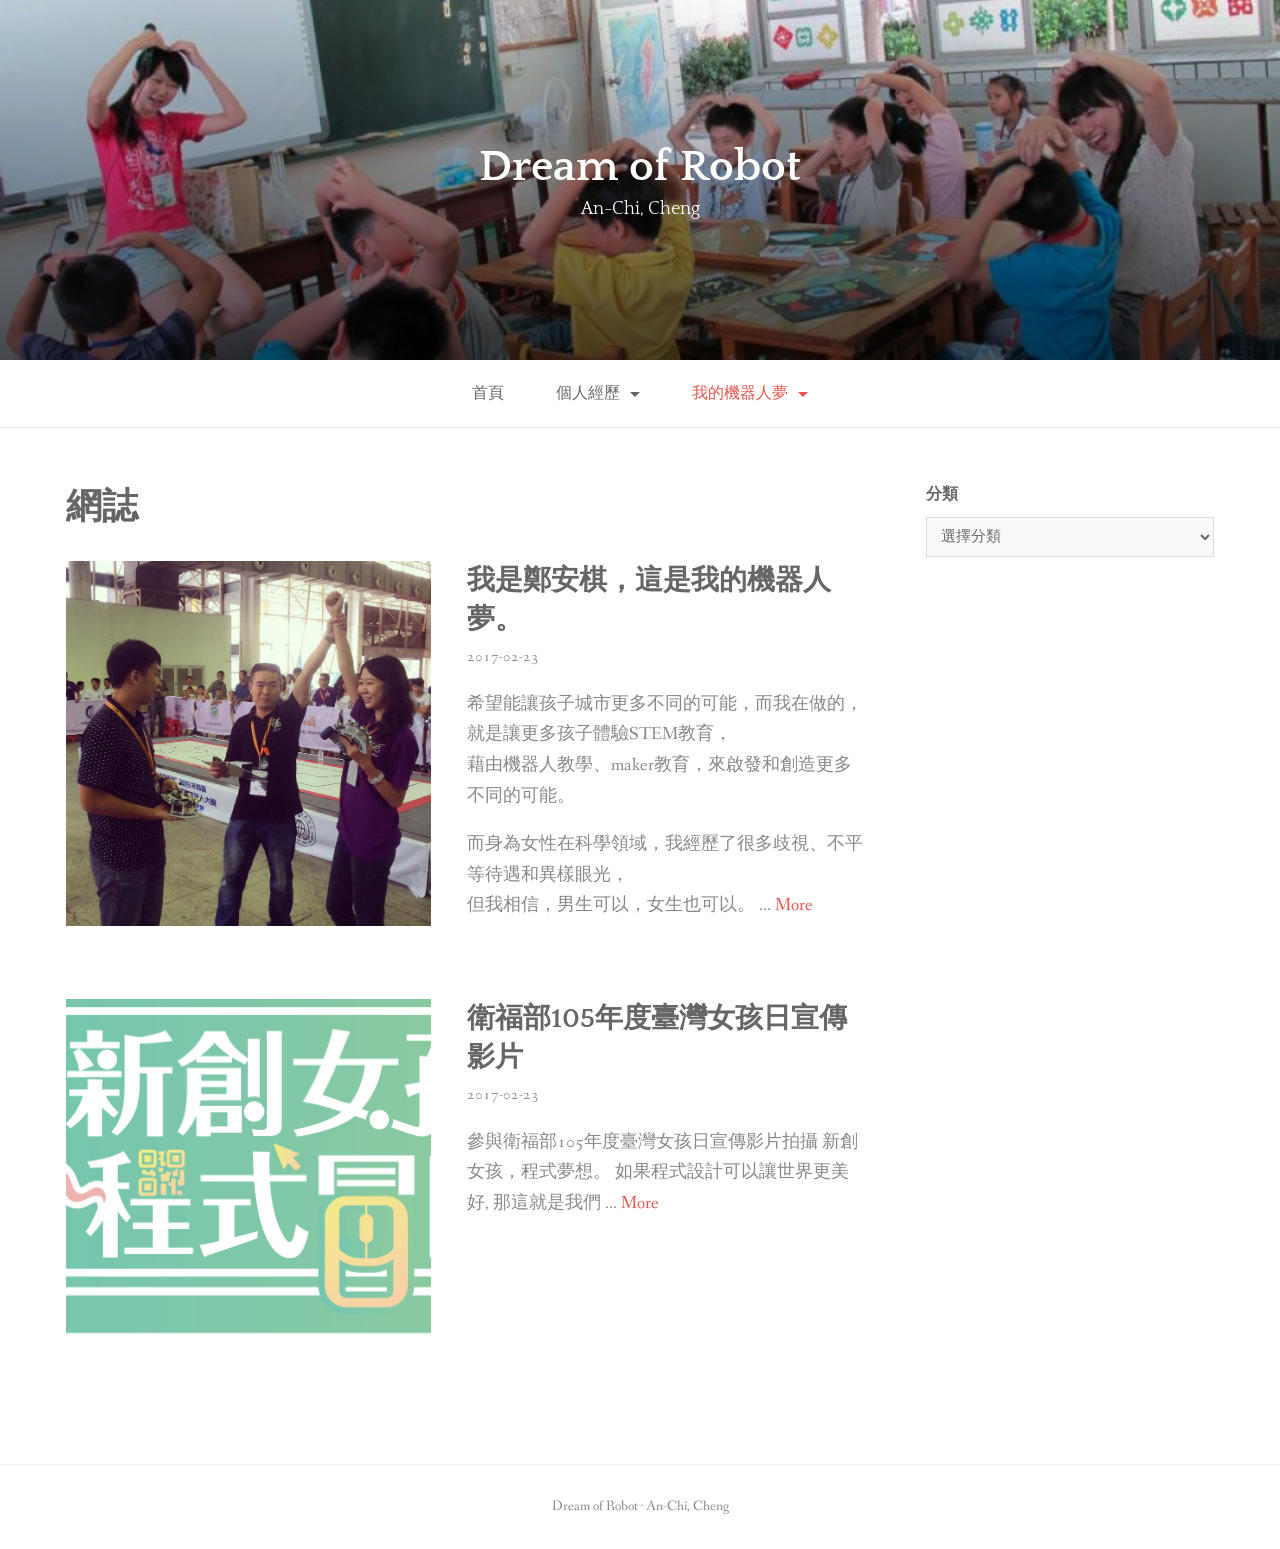
==== blog.html @ d5482698 "Static copy of Dream of Robot site Co-Authored-By: Claude Opus 5.5 <noreply@anthropic.com>" ====
<!doctype html>
<html lang="zh-Hant">
<head>
<meta charset="utf-8">
<meta name="viewport" content="width=device-width, initial-scale=1">
<title>網誌 – Dream of Robot</title>
<link href="https://fonts.googleapis.com/css2?family=Quattrocento:wght@400;700&family=Fanwood+Text:ital@0;1&display=swap" rel="stylesheet">
<link rel="stylesheet" href="style.css">
</head>
<body>
<header class="header-bg">
  <h1 class="site-title"><a href="index.html">Dream of Robot</a></h1>
  <p class="site-description">An-Chi, Cheng</p>
</header>
<nav class="main-navigation"><ul><li class=""><a href="index.html">首頁</a></li><li class="has-sub"><a href="resume.html">個人經歷</a><ul class="sub-menu"><li><a href="resume.html">簡歷</a></li><li><a href="competitions.html">競賽經歷</a></li><li><a href="teaching.html">教學經歷</a></li></ul></li><li class="has-sub current"><a href="blog.html">我的機器人夢</a><ul class="sub-menu"><li><a href="blog.html">分享</a></li><li><a href="blog.html">競賽</a></li><li><a href="blog.html">教學</a></li></ul></li></ul></nav>
<div class="site-content">
<main>
<h1 class="entry-title">網誌</h1><div class="post-list" style="margin-top:0"><article class="post-item"><a href="post-dream.html"><img src="images/dream.jpg" alt=""></a><div><h3><a href="post-dream.html">我是鄭安棋，這是我的機器人夢。</a></h3><div class="entry-date">2017-02-23</div><p>希望能讓孩子城市更多不同的可能，而我在做的，<br>就是讓更多孩子體驗STEM教育，<br>藉由機器人教學、maker教育，來啟發和創造更多不同的可能。</p><p>而身為女性在科學領域，我經歷了很多歧視、不平等待遇和異樣眼光，<br>但我相信，男生可以，女生也可以。 … <a class="more-link" href="post-dream.html">More</a></p></div></article><article class="post-item"><a href="post-girls-day.html"><img src="images/girls-day.png" alt=""></a><div><h3><a href="post-girls-day.html">衛福部105年度臺灣女孩日宣傳影片</a></h3><div class="entry-date">2017-02-23</div><p>參與衛福部105年度臺灣女孩日宣傳影片拍攝 新創女孩，程式夢想。 如果程式設計可以讓世界更美好, 那這就是我們 … <a class="more-link" href="post-girls-day.html">More</a></p></div></article></div>
</main>
<aside>
  <section class="widget"><h2 class="widget-title">分類</h2>
    <select aria-label="分類" onchange="if (this.value) location.href = this.value">
      <option value="">選擇分類</option><option value="blog.html">競賽分享</option><option value="blog.html">我的故事我來說</option>
    </select></section>
</aside>
</div>
<footer class="site-footer">Dream of Robot · An-Chi, Cheng</footer>
</body>
</html>
---- style.css ----
/* Recreates the look of the WordPress "Gateway" theme used on chenganchi.wordpress.com */
:root {
  --accent: #e8554e;
  --heading: #666;
  --text: #888;
  --line: #eee;
}
* { box-sizing: border-box; }
body {
  margin: 0;
  background: #fff;
  color: var(--text);
  font: 18px/1.7 "Fanwood Text", "Noto Serif TC", serif;
}
a { color: var(--accent); text-decoration: none; }
a:hover { text-decoration: underline; }
img { max-width: 100%; height: auto; display: block; }

/* Header */
.header-bg {
  background: linear-gradient(rgba(0,0,0,.01), rgba(0,0,0,.6)), url("images/header.jpg") center / cover;
  min-height: 360px;
  display: flex;
  flex-direction: column;
  justify-content: center;
  align-items: center;
  text-align: center;
  padding: 40px 16px;
}
.site-title {
  margin: 0;
  font: 700 44px/1.2 Quattrocento, serif;
  color: #fff;
}
.site-title a { color: #fff; }
.site-title a:hover { text-decoration: none; }
.site-description { margin: 6px 0 0; font: 18px Quattrocento, serif; color: #fff; }

/* Navigation */
.main-navigation { border-bottom: 1px solid var(--line); text-align: center; }
.main-navigation ul { list-style: none; margin: 0; padding: 0; }
.main-navigation > ul { display: flex; justify-content: center; flex-wrap: wrap; }
.main-navigation li { position: relative; }
.main-navigation a {
  display: block;
  padding: 20px 26px;
  font-size: 16px;
  color: #666;
  text-transform: uppercase;
}
.main-navigation a:hover,
.main-navigation .current > a { color: var(--accent); text-decoration: none; }
.main-navigation .has-sub > a::after {
  content: "";
  display: inline-block;
  margin-left: 10px;
  border: 5px solid transparent;
  border-top-color: currentColor;
  vertical-align: middle;
  transform: translateY(2px);
}
.main-navigation .sub-menu {
  display: none;
  position: absolute;
  top: 100%;
  left: 0;
  min-width: 180px;
  background: #fff;
  border: 1px solid var(--line);
  text-align: left;
  z-index: 10;
}
.main-navigation li:hover > .sub-menu,
.main-navigation li:focus-within > .sub-menu { display: block; }
.main-navigation .sub-menu a { padding: 10px 20px; }

/* Layout */
.site-content {
  max-width: 1180px;
  margin: 0 auto;
  padding: 56px 16px 40px;
  display: grid;
  grid-template-columns: 1fr 288px;
  gap: 60px;
}
.site-content.full { display: block; }
.entry-title, .page-title {
  margin: 0 0 30px;
  font: 700 36px/1.3 Quattrocento, serif;
  color: var(--heading);
}
.home .page-title, .home .page-intro { text-align: center; }
.entry-content p { margin: 0 0 24px; }
.entry-content ol { padding-left: 28px; font-size: 16px; }
.entry-content ol li { margin-bottom: 4px; }
.entry-content pre {
  font: 16px/1.8 inherit;
  white-space: pre-wrap;
  margin: 0 0 24px;
}
.entry-content h4 { font-size: 18px; color: #555; line-height: 1.8; }
.entry-meta { margin: -20px 0 30px; font-size: 15px; }

/* Post list (home + blog) */
.post-list { margin-top: 60px; }
.post-item {
  display: grid;
  grid-template-columns: 365px 1fr;
  gap: 36px;
  align-items: start;
  margin-bottom: 60px;
}
.post-item img { width: 365px; height: 365px; object-fit: cover; }
.post-item h3 { margin: 0; font: 700 28px/1.4 Quattrocento, serif; }
.post-item h3 a { color: var(--heading); }
.post-item .entry-date { font-size: 15px; margin: 6px 0 16px; }
.more-link { white-space: nowrap; }

/* Sidebar */
.widget { margin-bottom: 40px; font-size: 15px; }
.widget-title { margin: 0 0 12px; font: 700 16px Quattrocento, serif; color: var(--heading); }
.widget select {
  width: 100%;
  padding: 8px 10px;
  border: 1px solid #ddd;
  font: inherit;
  color: #666;
  background: #f9f9f9;
}

.video { position: relative; aspect-ratio: 16 / 9; }
.video iframe { position: absolute; inset: 0; width: 100%; height: 100%; border: 0; }

.site-footer {
  border-top: 1px solid var(--line);
  padding: 30px 16px;
  text-align: center;
  font-size: 14px;
}

@media (max-width: 900px) {
  .site-content { grid-template-columns: 1fr; gap: 20px; }
  .post-item { grid-template-columns: 1fr; gap: 20px; }
  .post-item img { width: 100%; height: auto; aspect-ratio: 1; }
  .header-bg { min-height: 240px; }
  .site-title { font-size: 34px; }
  .main-navigation a { padding: 14px 16px; }
}
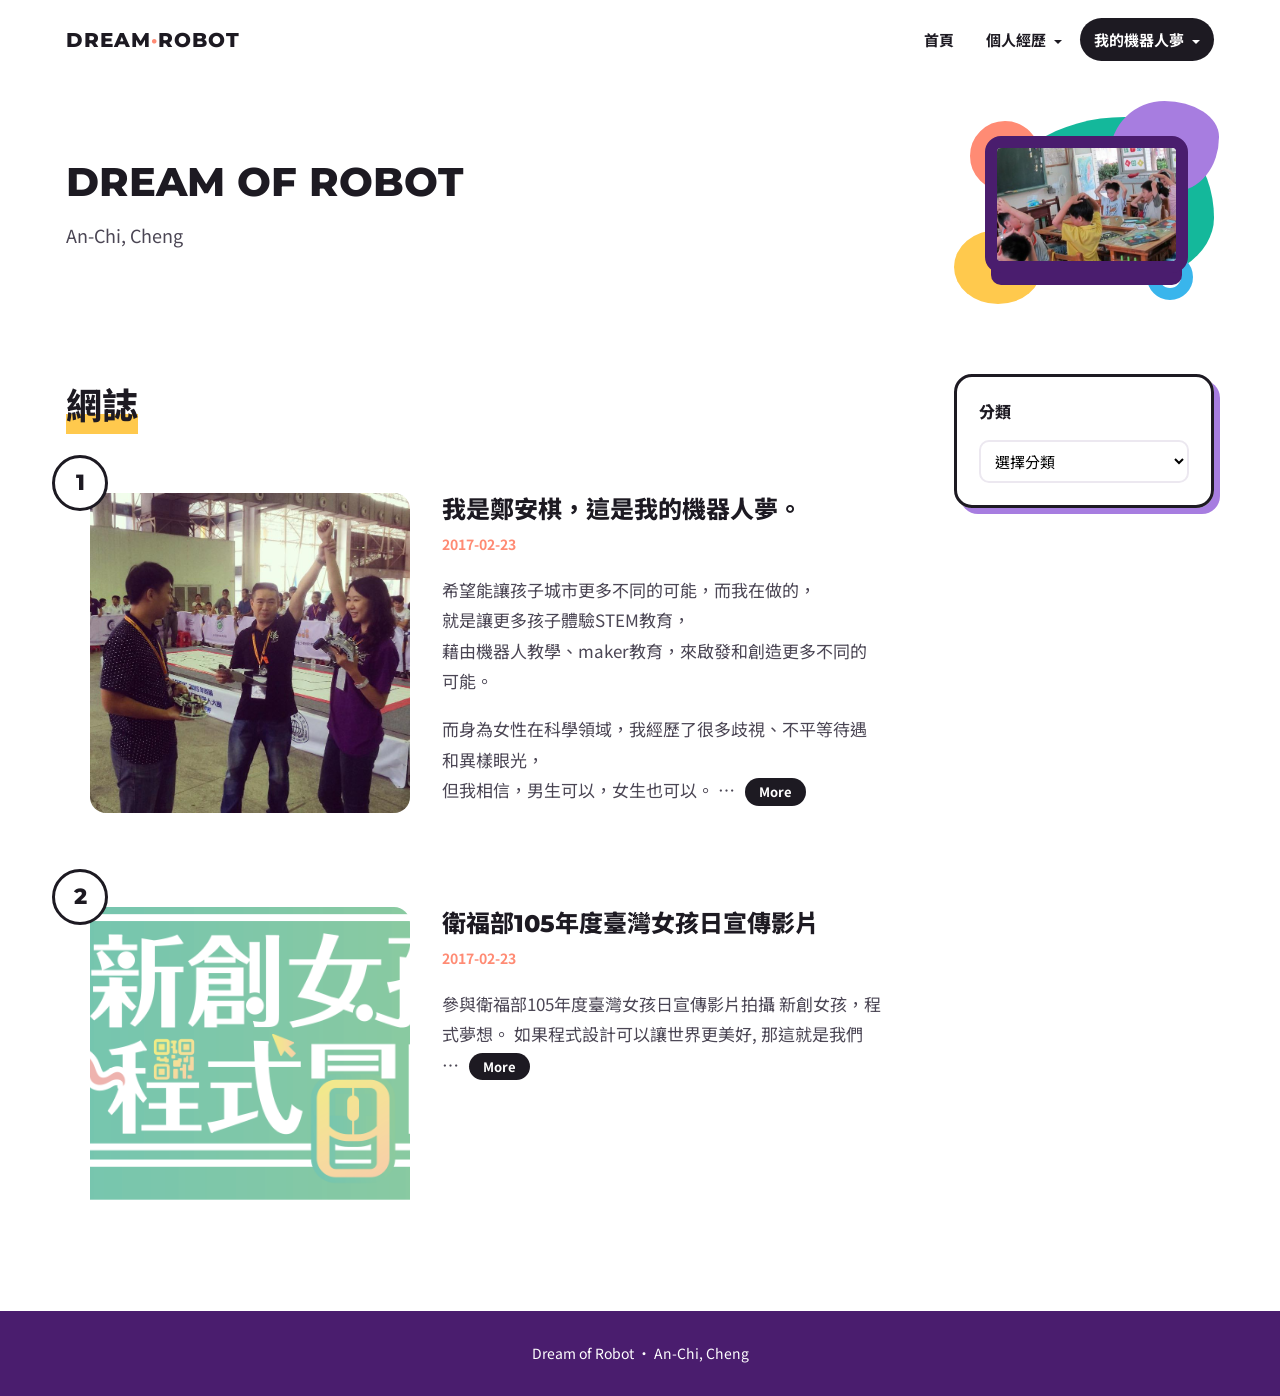
==== commit 4cd61f96: "Restyle site in flat colorful illustration style Co-Authored-By: Claude Opus 5.5 <noreply@anthropic." ====
--- a/blog.html
+++ b/blog.html
@@ -4,15 +4,19 @@
 <meta charset="utf-8">
 <meta name="viewport" content="width=device-width, initial-scale=1">
 <title>網誌 – Dream of Robot</title>
-<link href="https://fonts.googleapis.com/css2?family=Quattrocento:wght@400;700&family=Fanwood+Text:ital@0;1&display=swap" rel="stylesheet">
+<link href="https://fonts.googleapis.com/css2?family=Montserrat:wght@700;800&family=Noto+Sans+TC:wght@400;700;900&display=swap" rel="stylesheet">
 <link rel="stylesheet" href="style.css">
 </head>
 <body>
-<header class="header-bg">
-  <h1 class="site-title"><a href="index.html">Dream of Robot</a></h1>
-  <p class="site-description">An-Chi, Cheng</p>
+<div class="topbar"><a class="logo" href="index.html">DREAM<span>·</span>ROBOT</a><nav class="main-navigation"><ul><li class=""><a href="index.html">首頁</a></li><li class="has-sub"><a href="resume.html">個人經歷</a><ul class="sub-menu"><li><a href="resume.html">簡歷</a></li><li><a href="competitions.html">競賽經歷</a></li><li><a href="teaching.html">教學經歷</a></li></ul></li><li class="has-sub current"><a href="blog.html">我的機器人夢</a><ul class="sub-menu"><li><a href="blog.html">分享</a></li><li><a href="blog.html">競賽</a></li><li><a href="blog.html">教學</a></li></ul></li></ul></nav></div>
+<header class="hero">
+  <div class="hero-text">
+    <h1 class="site-title"><a href="index.html">Dream of Robot</a></h1>
+    <p class="site-description">An-Chi, Cheng</p>
+    <a class="btn" href="resume.html">認識我</a>
+  </div>
+  <div class="hero-art" aria-hidden="true"><span class="b1"></span><span class="b2"></span><span class="b3"></span><span class="ring"></span><span class="dot"></span><span class="stripes"></span><div class="screen"><img src="images/header.jpg" alt=""></div></div>
 </header>
-<nav class="main-navigation"><ul><li class=""><a href="index.html">首頁</a></li><li class="has-sub"><a href="resume.html">個人經歷</a><ul class="sub-menu"><li><a href="resume.html">簡歷</a></li><li><a href="competitions.html">競賽經歷</a></li><li><a href="teaching.html">教學經歷</a></li></ul></li><li class="has-sub current"><a href="blog.html">我的機器人夢</a><ul class="sub-menu"><li><a href="blog.html">分享</a></li><li><a href="blog.html">競賽</a></li><li><a href="blog.html">教學</a></li></ul></li></ul></nav>
 <div class="site-content">
 <main>
 <h1 class="entry-title">網誌</h1><div class="post-list" style="margin-top:0"><article class="post-item"><a href="post-dream.html"><img src="images/dream.jpg" alt=""></a><div><h3><a href="post-dream.html">我是鄭安棋，這是我的機器人夢。</a></h3><div class="entry-date">2017-02-23</div><p>希望能讓孩子城市更多不同的可能，而我在做的，<br>就是讓更多孩子體驗STEM教育，<br>藉由機器人教學、maker教育，來啟發和創造更多不同的可能。</p><p>而身為女性在科學領域，我經歷了很多歧視、不平等待遇和異樣眼光，<br>但我相信，男生可以，女生也可以。 … <a class="more-link" href="post-dream.html">More</a></p></div></article><article class="post-item"><a href="post-girls-day.html"><img src="images/girls-day.png" alt=""></a><div><h3><a href="post-girls-day.html">衛福部105年度臺灣女孩日宣傳影片</a></h3><div class="entry-date">2017-02-23</div><p>參與衛福部105年度臺灣女孩日宣傳影片拍攝 新創女孩，程式夢想。 如果程式設計可以讓世界更美好, 那這就是我們 … <a class="more-link" href="post-girls-day.html">More</a></p></div></article></div>
--- a/style.css
+++ b/style.css
@@ -1,148 +1,294 @@
-/* Recreates the look of the WordPress "Gateway" theme used on chenganchi.wordpress.com */
+/* Flat, colorful "responsive web design" illustration style */
 :root {
-  --accent: #e8554e;
-  --heading: #666;
-  --text: #888;
-  --line: #eee;
+  --ink: #1d1a22;
+  --text: #4b4654;
+  --frame: #4a1d6e;
+  --coral: #ff8b74;
+  --yellow: #ffc94d;
+  --teal: #14b89b;
+  --violet: #a77de0;
+  --sky: #39b5ec;
+  --blush: #fbdde3;
+  --line: #ece8f0;
 }
 * { box-sizing: border-box; }
 body {
   margin: 0;
   background: #fff;
   color: var(--text);
-  font: 18px/1.7 "Fanwood Text", "Noto Serif TC", serif;
-}
-a { color: var(--accent); text-decoration: none; }
-a:hover { text-decoration: underline; }
+  font: 17px/1.8 "Noto Sans TC", sans-serif;
+  overflow-x: hidden;
+}
+a { color: var(--frame); }
 img { max-width: 100%; height: auto; display: block; }
-
-/* Header */
-.header-bg {
-  background: linear-gradient(rgba(0,0,0,.01), rgba(0,0,0,.6)), url("images/header.jpg") center / cover;
-  min-height: 360px;
+h1, h2, h3, .logo, .btn { font-family: Montserrat, "Noto Sans TC", sans-serif; }
+
+/* Top bar */
+.topbar {
+  max-width: 1180px;
+  margin: 0 auto;
+  padding: 18px 16px;
   display: flex;
-  flex-direction: column;
-  justify-content: center;
+  justify-content: space-between;
   align-items: center;
-  text-align: center;
-  padding: 40px 16px;
-}
-.site-title {
-  margin: 0;
-  font: 700 44px/1.2 Quattrocento, serif;
-  color: #fff;
-}
-.site-title a { color: #fff; }
-.site-title a:hover { text-decoration: none; }
-.site-description { margin: 6px 0 0; font: 18px Quattrocento, serif; color: #fff; }
-
-/* Navigation */
-.main-navigation { border-bottom: 1px solid var(--line); text-align: center; }
+  gap: 16px;
+  flex-wrap: wrap;
+}
+.logo { font-weight: 800; font-size: 20px; color: var(--ink); text-decoration: none; letter-spacing: 1px; }
+.logo span { color: var(--coral); }
+
 .main-navigation ul { list-style: none; margin: 0; padding: 0; }
-.main-navigation > ul { display: flex; justify-content: center; flex-wrap: wrap; }
+.main-navigation > ul { display: flex; flex-wrap: wrap; gap: 4px; }
 .main-navigation li { position: relative; }
 .main-navigation a {
   display: block;
-  padding: 20px 26px;
-  font-size: 16px;
-  color: #666;
-  text-transform: uppercase;
-}
-.main-navigation a:hover,
-.main-navigation .current > a { color: var(--accent); text-decoration: none; }
+  padding: 8px 14px;
+  border-radius: 999px;
+  font-size: 15px;
+  font-weight: 700;
+  color: var(--ink);
+  text-decoration: none;
+}
+.main-navigation a:hover { background: var(--blush); }
+.main-navigation .current > a { background: var(--ink); color: #fff; }
 .main-navigation .has-sub > a::after {
   content: "";
   display: inline-block;
-  margin-left: 10px;
-  border: 5px solid transparent;
+  margin-left: 8px;
+  border: 4px solid transparent;
   border-top-color: currentColor;
-  vertical-align: middle;
   transform: translateY(2px);
 }
 .main-navigation .sub-menu {
   display: none;
   position: absolute;
   top: 100%;
-  left: 0;
-  min-width: 180px;
-  background: #fff;
-  border: 1px solid var(--line);
-  text-align: left;
+  right: 0;
+  min-width: 160px;
+  padding: 8px;
+  background: #fff;
+  border: 3px solid var(--ink);
+  border-radius: 14px;
+  box-shadow: 5px 5px 0 var(--yellow);
   z-index: 10;
 }
 .main-navigation li:hover > .sub-menu,
 .main-navigation li:focus-within > .sub-menu { display: block; }
-.main-navigation .sub-menu a { padding: 10px 20px; }
+
+/* Hero */
+.hero {
+  max-width: 1180px;
+  margin: 0 auto;
+  padding: 30px 16px 60px;
+  display: grid;
+  grid-template-columns: 1fr 1.1fr;
+  gap: 40px;
+  align-items: center;
+}
+.site-title { margin: 0; font-size: clamp(40px, 6vw, 68px); font-weight: 800; line-height: 1.05; text-transform: uppercase; }
+.site-title a { color: var(--ink); text-decoration: none; }
+.site-description { margin: 16px 0 26px; font-size: 18px; }
+.btn {
+  display: inline-block;
+  padding: 10px 28px;
+  border-radius: 999px;
+  background: var(--ink);
+  color: #fff;
+  font-weight: 700;
+  text-decoration: none;
+  transition: transform .15s;
+}
+.btn:hover { transform: translateY(-2px); }
+
+.hero-art { position: relative; aspect-ratio: 4 / 3; }
+.hero-art span { position: absolute; display: block; }
+.hero-art .b1 { inset: 4% 0 10% 18%; background: var(--teal); border-radius: 58% 42% 46% 54% / 50% 60% 40% 50%; }
+.hero-art .b2 { width: 42%; height: 46%; right: -2%; top: -4%; background: var(--violet); border-radius: 50% 50% 40% 60% / 60% 40% 60% 40%; }
+.hero-art .b3 { width: 34%; height: 38%; left: 0; bottom: 0; background: var(--yellow); border-radius: 50%; }
+.hero-art .ring { width: 70px; height: 70px; left: 6%; top: 6%; border: 16px solid var(--coral); border-radius: 50%; }
+.hero-art .dot { width: 46px; height: 46px; right: 8%; bottom: 2%; border: 12px solid var(--sky); border-radius: 50%; }
+.hero-art .stripes { width: 90px; height: 14px; right: 18%; bottom: 14%; background: repeating-linear-gradient(90deg, var(--ink) 0 8px, transparent 8px 16px); }
+.hero-art .screen {
+  position: absolute;
+  inset: 14% 10% 16% 12%;
+  border: 12px solid var(--frame);
+  border-radius: 16px;
+  overflow: hidden;
+  background: #fff;
+  box-shadow: 0 18px 0 -6px var(--frame);
+}
+.hero-art .screen img { width: 100%; height: 100%; object-fit: cover; }
+
+/* Inner pages: compact hero */
+body:not(.home) .hero { grid-template-columns: 1fr 260px; padding-bottom: 30px; }
+body:not(.home) .site-title { font-size: clamp(30px, 4vw, 40px); }
+body:not(.home) .site-description { margin-bottom: 0; }
+body:not(.home) .hero .btn { display: none; }
 
 /* Layout */
 .site-content {
   max-width: 1180px;
   margin: 0 auto;
-  padding: 56px 16px 40px;
-  display: grid;
-  grid-template-columns: 1fr 288px;
-  gap: 60px;
+  padding: 40px 16px 60px;
+  display: grid;
+  grid-template-columns: 1fr 260px;
+  gap: 48px;
 }
 .site-content.full { display: block; }
 .entry-title, .page-title {
+  display: inline-block;
   margin: 0 0 30px;
-  font: 700 36px/1.3 Quattrocento, serif;
-  color: var(--heading);
-}
-.home .page-title, .home .page-intro { text-align: center; }
-.entry-content p { margin: 0 0 24px; }
-.entry-content ol { padding-left: 28px; font-size: 16px; }
-.entry-content ol li { margin-bottom: 4px; }
-.entry-content pre {
-  font: 16px/1.8 inherit;
+  font-size: 36px;
+  font-weight: 800;
+  color: var(--ink);
+  background: linear-gradient(transparent 62%, var(--yellow) 62% 92%, transparent 92%);
+}
+.home .page-title { display: none; }
+.home .page-intro { text-align: center; font-size: 20px; color: var(--ink); }
+.entry-content p { margin: 0 0 22px; }
+.entry-meta { margin: -20px 0 30px; font-size: 14px; font-weight: 700; color: var(--coral); }
+
+/* Numbered cards for long lists */
+.entry-content ol {
+  list-style: none;
+  counter-reset: n;
+  padding: 0;
+  display: grid;
+  grid-template-columns: repeat(auto-fill, minmax(280px, 1fr));
+  gap: 14px;
+  font-size: 15px;
+}
+.entry-content ol li {
+  counter-increment: n;
+  position: relative;
+  padding: 14px 16px 14px 62px;
+  border: 2px solid var(--line);
+  border-radius: 14px;
+  line-height: 1.6;
+}
+.entry-content ol li::before {
+  content: counter(n);
+  position: absolute;
+  left: 14px;
+  top: 12px;
+  width: 34px;
+  height: 34px;
+  display: grid;
+  place-items: center;
+  border-radius: 50%;
+  font: 700 14px Montserrat, sans-serif;
+  color: var(--ink);
+  background: var(--yellow);
+}
+.entry-content ol li:nth-child(4n+2)::before { background: var(--teal); color: #fff; }
+.entry-content ol li:nth-child(4n+3)::before { background: var(--violet); color: #fff; }
+.entry-content ol li:nth-child(4n)::before { background: var(--coral); color: #fff; }
+
+/* Resume page */
+.entry-content > img {
+  border: 10px solid var(--frame);
+  border-radius: 16px;
+  box-shadow: 10px 10px 0 var(--teal);
+  margin-bottom: 30px;
+}
+.entry-content pre, .entry-content h4 {
+  margin: 0 0 22px;
+  padding: 22px 26px;
+  border-radius: 18px;
+  font: 16px/1.9 "Noto Sans TC", sans-serif;
   white-space: pre-wrap;
-  margin: 0 0 24px;
-}
-.entry-content h4 { font-size: 18px; color: #555; line-height: 1.8; }
-.entry-meta { margin: -20px 0 30px; font-size: 15px; }
-
-/* Post list (home + blog) */
-.post-list { margin-top: 60px; }
+  color: var(--ink);
+}
+.entry-content pre { background: #e3f7f3; }
+.entry-content h4 { background: #fff1d6; font-weight: 400; }
+
+/* Post list: coral band with white cards */
+.post-list { counter-reset: post; }
+.home .post-list {
+  margin-top: 60px;
+  padding: 60px 0;
+  background: var(--coral);
+  box-shadow: 0 0 0 100vmax var(--coral);
+  clip-path: inset(0 -100vmax);
+}
 .post-item {
-  display: grid;
-  grid-template-columns: 365px 1fr;
-  gap: 36px;
+  counter-increment: post;
+  position: relative;
+  display: grid;
+  grid-template-columns: 320px 1fr;
+  gap: 32px;
   align-items: start;
-  margin-bottom: 60px;
-}
-.post-item img { width: 365px; height: 365px; object-fit: cover; }
-.post-item h3 { margin: 0; font: 700 28px/1.4 Quattrocento, serif; }
-.post-item h3 a { color: var(--heading); }
-.post-item .entry-date { font-size: 15px; margin: 6px 0 16px; }
-.more-link { white-space: nowrap; }
+  margin-bottom: 36px;
+  padding: 24px;
+  background: #fff;
+  border-radius: 22px;
+}
+.post-item:last-child { margin-bottom: 0; }
+.post-item::before {
+  content: counter(post);
+  position: absolute;
+  left: -14px;
+  top: -14px;
+  width: 50px;
+  height: 50px;
+  display: grid;
+  place-items: center;
+  border-radius: 50%;
+  background: #fff;
+  border: 3px solid var(--ink);
+  font: 800 22px Montserrat, sans-serif;
+  color: var(--ink);
+}
+.post-item img { width: 320px; height: 320px; object-fit: cover; border-radius: 16px; }
+.post-item h3 { margin: 0; font-size: 24px; font-weight: 800; line-height: 1.4; }
+.post-item h3 a { color: var(--ink); text-decoration: none; }
+.post-item .entry-date { font-size: 14px; font-weight: 700; color: var(--coral); margin: 6px 0 14px; }
+.more-link {
+  display: inline-block;
+  margin-left: 6px;
+  padding: 2px 14px;
+  border-radius: 999px;
+  background: var(--ink);
+  color: #fff;
+  font-size: 13px;
+  font-weight: 700;
+  text-decoration: none;
+}
 
 /* Sidebar */
-.widget { margin-bottom: 40px; font-size: 15px; }
-.widget-title { margin: 0 0 12px; font: 700 16px Quattrocento, serif; color: var(--heading); }
+.widget {
+  padding: 22px;
+  border: 3px solid var(--ink);
+  border-radius: 18px;
+  box-shadow: 6px 6px 0 var(--violet);
+  font-size: 15px;
+}
+.widget-title { margin: 0 0 12px; font-size: 16px; font-weight: 800; color: var(--ink); }
 .widget select {
   width: 100%;
   padding: 8px 10px;
-  border: 1px solid #ddd;
+  border: 2px solid var(--line);
+  border-radius: 10px;
   font: inherit;
-  color: #666;
-  background: #f9f9f9;
-}
-
-.video { position: relative; aspect-ratio: 16 / 9; }
+  background: #fff;
+}
+
+.video { position: relative; aspect-ratio: 16 / 9; border: 10px solid var(--frame); border-radius: 16px; overflow: hidden; }
 .video iframe { position: absolute; inset: 0; width: 100%; height: 100%; border: 0; }
 
 .site-footer {
-  border-top: 1px solid var(--line);
   padding: 30px 16px;
+  background: var(--frame);
+  color: #fff;
   text-align: center;
   font-size: 14px;
 }
 
 @media (max-width: 900px) {
-  .site-content { grid-template-columns: 1fr; gap: 20px; }
-  .post-item { grid-template-columns: 1fr; gap: 20px; }
+  .hero, body:not(.home) .hero, .site-content { grid-template-columns: 1fr; }
+  body:not(.home) .hero-art { display: none; }
+  .post-item { grid-template-columns: 1fr; gap: 18px; }
   .post-item img { width: 100%; height: auto; aspect-ratio: 1; }
-  .header-bg { min-height: 240px; }
-  .site-title { font-size: 34px; }
-  .main-navigation a { padding: 14px 16px; }
-}
+  .topbar { justify-content: center; }
+  .main-navigation .sub-menu { right: auto; left: 0; }
+}
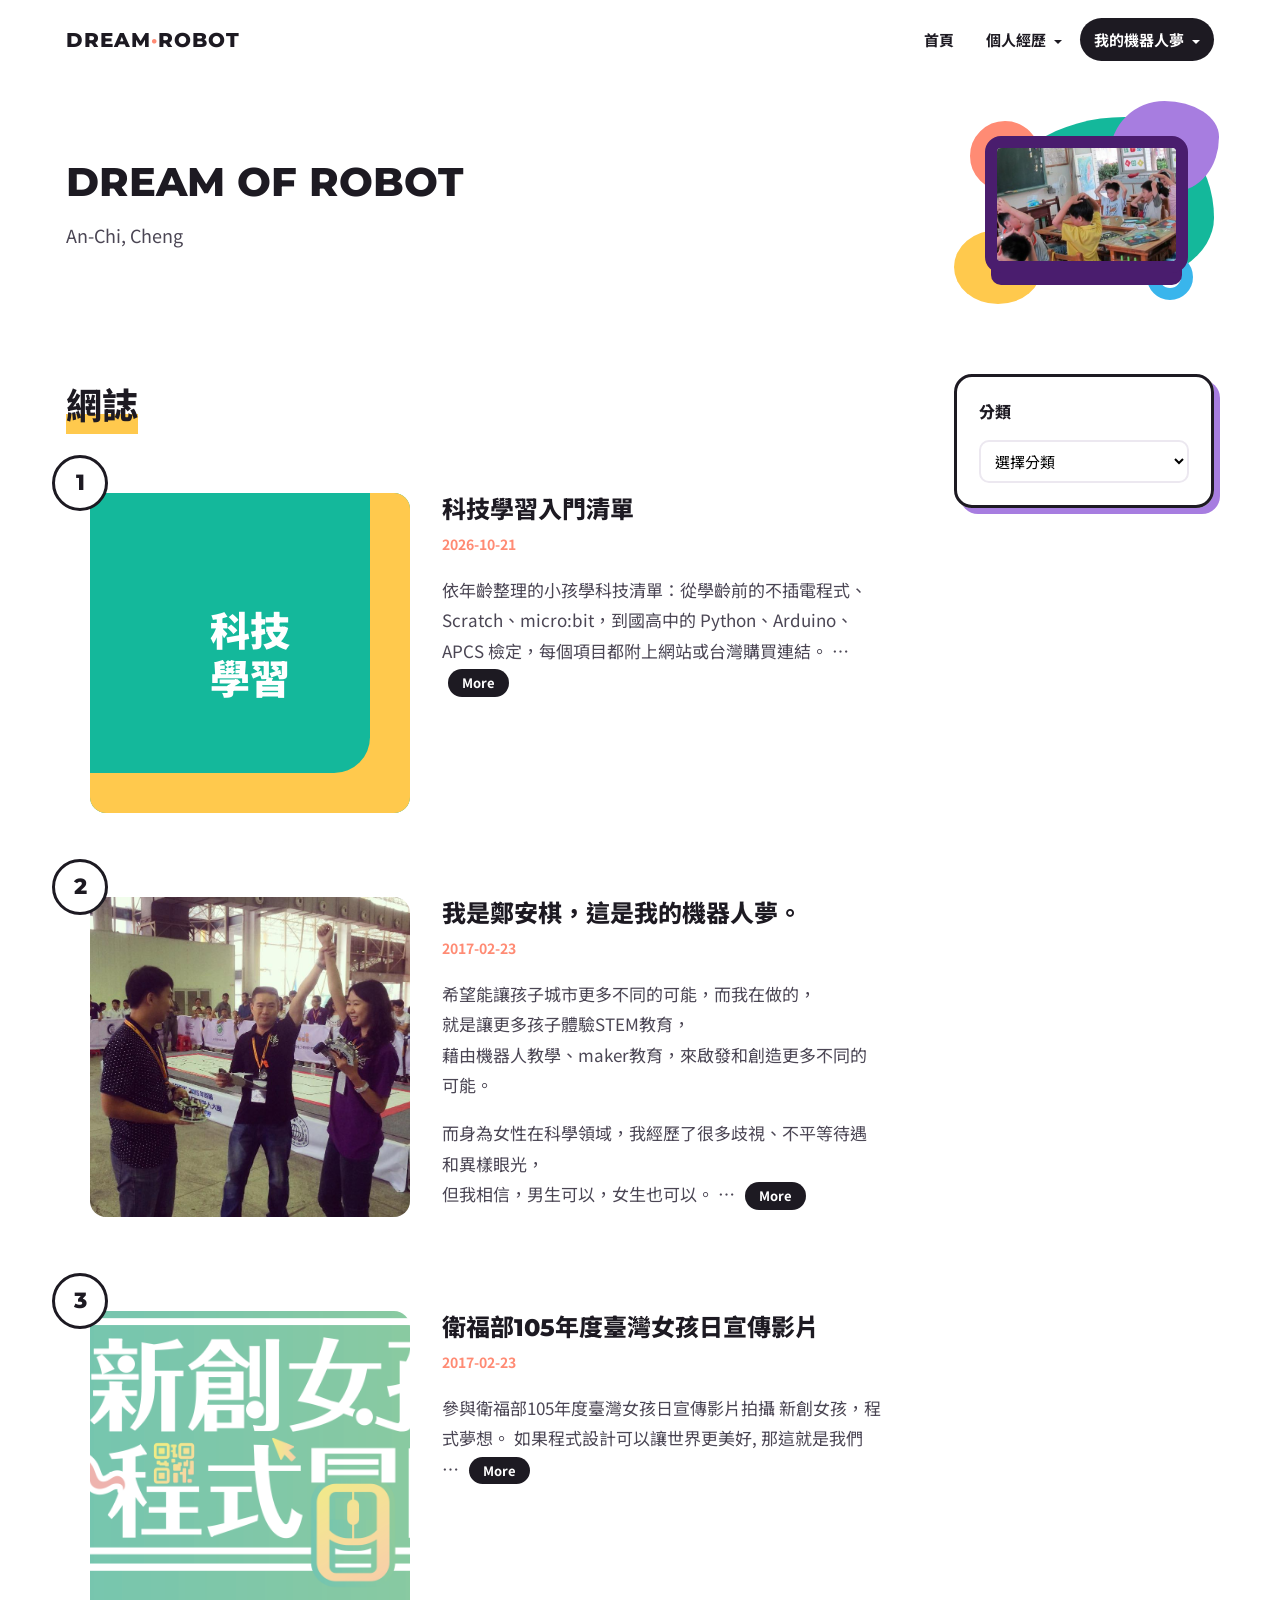
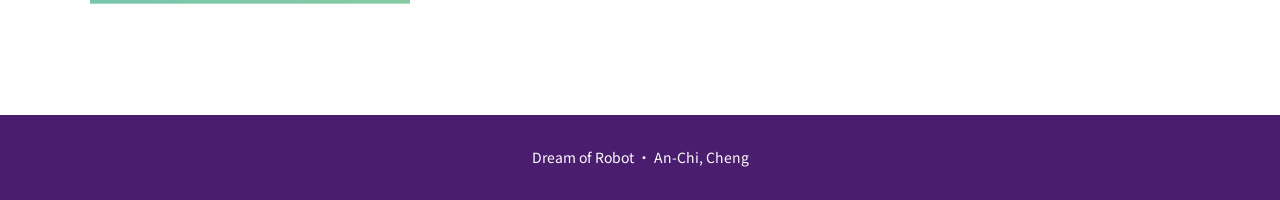
==== commit 4b6dd3c7: "Add 科技學習入門清單 post to the share page Co-Authored-By: Claude Opus 5.5 <noreply@anthropic.com>" ====
--- a/blog.html
+++ b/blog.html
@@ -19,7 +19,7 @@
 </header>
 <div class="site-content">
 <main>
-<h1 class="entry-title">網誌</h1><div class="post-list" style="margin-top:0"><article class="post-item"><a href="post-dream.html"><img src="images/dream.jpg" alt=""></a><div><h3><a href="post-dream.html">我是鄭安棋，這是我的機器人夢。</a></h3><div class="entry-date">2017-02-23</div><p>希望能讓孩子城市更多不同的可能，而我在做的，<br>就是讓更多孩子體驗STEM教育，<br>藉由機器人教學、maker教育，來啟發和創造更多不同的可能。</p><p>而身為女性在科學領域，我經歷了很多歧視、不平等待遇和異樣眼光，<br>但我相信，男生可以，女生也可以。 … <a class="more-link" href="post-dream.html">More</a></p></div></article><article class="post-item"><a href="post-girls-day.html"><img src="images/girls-day.png" alt=""></a><div><h3><a href="post-girls-day.html">衛福部105年度臺灣女孩日宣傳影片</a></h3><div class="entry-date">2017-02-23</div><p>參與衛福部105年度臺灣女孩日宣傳影片拍攝 新創女孩，程式夢想。 如果程式設計可以讓世界更美好, 那這就是我們 … <a class="more-link" href="post-girls-day.html">More</a></p></div></article></div>
+<h1 class="entry-title">網誌</h1><div class="post-list" style="margin-top:0"><article class="post-item"><a href="post-tech-list.html" class="post-cover" aria-label="科技學習入門清單"><span>科技<br>學習</span></a><div><h3><a href="post-tech-list.html">科技學習入門清單</a></h3><div class="entry-date">2026-10-21</div><p>依年齡整理的小孩學科技清單：從學齡前的不插電程式、Scratch、micro:bit，到國高中的 Python、Arduino、APCS 檢定，每個項目都附上網站或台灣購買連結。 … <a class="more-link" href="post-tech-list.html">More</a></p></div></article><article class="post-item"><a href="post-dream.html"><img src="images/dream.jpg" alt=""></a><div><h3><a href="post-dream.html">我是鄭安棋，這是我的機器人夢。</a></h3><div class="entry-date">2017-02-23</div><p>希望能讓孩子城市更多不同的可能，而我在做的，<br>就是讓更多孩子體驗STEM教育，<br>藉由機器人教學、maker教育，來啟發和創造更多不同的可能。</p><p>而身為女性在科學領域，我經歷了很多歧視、不平等待遇和異樣眼光，<br>但我相信，男生可以，女生也可以。 … <a class="more-link" href="post-dream.html">More</a></p></div></article><article class="post-item"><a href="post-girls-day.html"><img src="images/girls-day.png" alt=""></a><div><h3><a href="post-girls-day.html">衛福部105年度臺灣女孩日宣傳影片</a></h3><div class="entry-date">2017-02-23</div><p>參與衛福部105年度臺灣女孩日宣傳影片拍攝 新創女孩，程式夢想。 如果程式設計可以讓世界更美好, 那這就是我們 … <a class="more-link" href="post-girls-day.html">More</a></p></div></article></div>
 </main>
 <aside>
   <section class="widget"><h2 class="widget-title">分類</h2>
--- a/style.css
+++ b/style.css
@@ -255,6 +255,38 @@
   text-decoration: none;
 }
 
+/* Link-list posts */
+.entry-content h2 { margin: 40px 0 14px; font-size: 22px; font-weight: 800; color: var(--ink); }
+.link-list { padding-left: 22px; }
+.link-list li { margin-bottom: 10px; }
+.link-list a { font-weight: 700; text-decoration-color: var(--coral); text-decoration-thickness: 2px; text-underline-offset: 3px; }
+.buy {
+  display: inline-block;
+  margin-left: 6px;
+  padding: 0 10px;
+  border-radius: 999px;
+  background: var(--yellow);
+  color: var(--ink);
+  font-size: 12px;
+  font-weight: 700;
+  line-height: 22px;
+  text-decoration: none;
+  vertical-align: 2px;
+}
+.post-cover {
+  width: 320px;
+  aspect-ratio: 1;
+  display: grid;
+  place-items: center;
+  border-radius: 16px;
+  background: var(--teal);
+  box-shadow: inset -60px -60px 0 -20px var(--yellow);
+  color: #fff;
+  font: 900 40px/1.2 "Noto Sans TC", sans-serif;
+  text-align: center;
+  text-decoration: none;
+}
+
 /* Sidebar */
 .widget {
   padding: 22px;
@@ -288,7 +320,7 @@
   .hero, body:not(.home) .hero, .site-content { grid-template-columns: 1fr; }
   body:not(.home) .hero-art { display: none; }
   .post-item { grid-template-columns: 1fr; gap: 18px; }
-  .post-item img { width: 100%; height: auto; aspect-ratio: 1; }
+  .post-item img, .post-cover { width: 100%; height: auto; aspect-ratio: 1; }
   .topbar { justify-content: center; }
   .main-navigation .sub-menu { right: auto; left: 0; }
 }
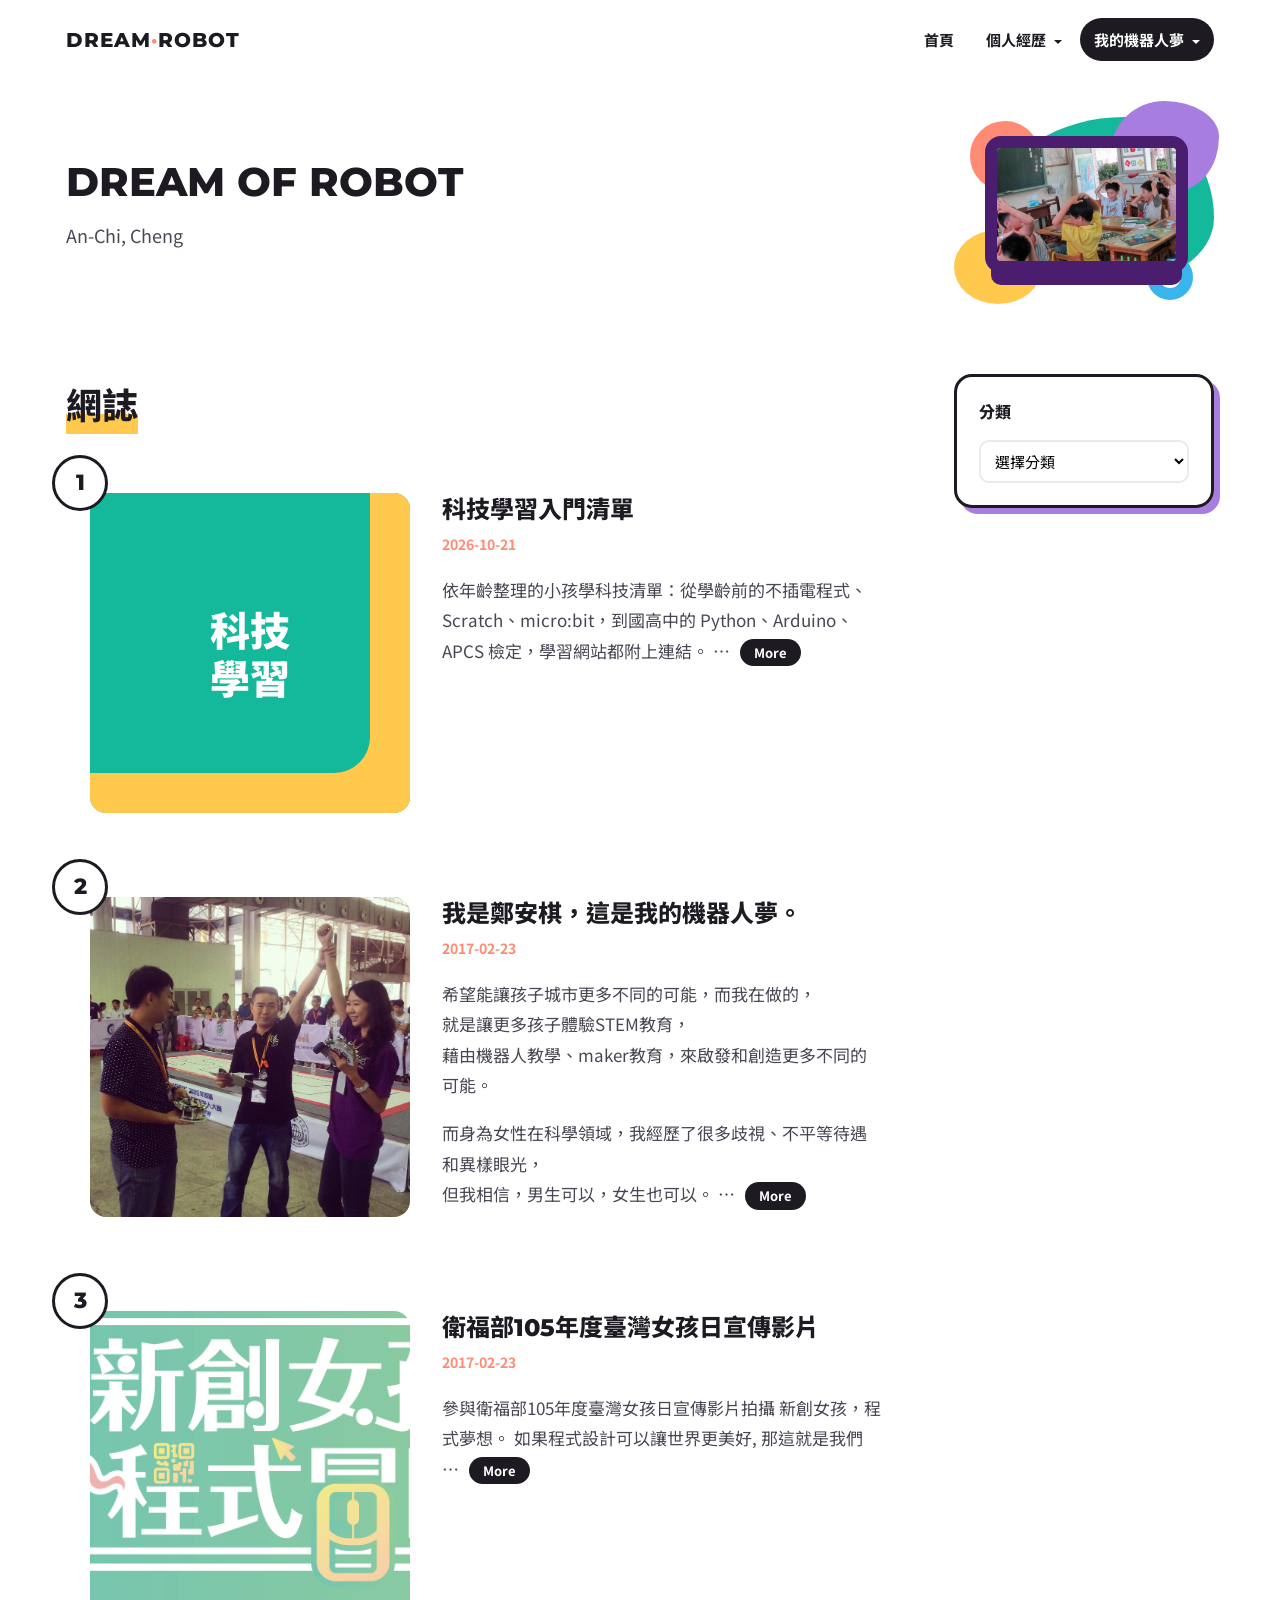
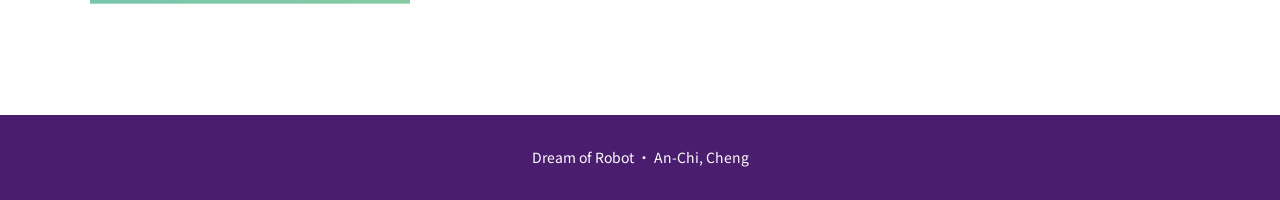
==== commit cd111e0b: "Remove all shop links from 科技學習入門清單 Co-Authored-By: Claude Opus 5.5 <noreply@anthropic.com>" ====
--- a/blog.html
+++ b/blog.html
@@ -19,7 +19,7 @@
 </header>
 <div class="site-content">
 <main>
-<h1 class="entry-title">網誌</h1><div class="post-list" style="margin-top:0"><article class="post-item"><a href="post-tech-list.html" class="post-cover" aria-label="科技學習入門清單"><span>科技<br>學習</span></a><div><h3><a href="post-tech-list.html">科技學習入門清單</a></h3><div class="entry-date">2026-10-21</div><p>依年齡整理的小孩學科技清單：從學齡前的不插電程式、Scratch、micro:bit，到國高中的 Python、Arduino、APCS 檢定，每個項目都附上網站或台灣購買連結。 … <a class="more-link" href="post-tech-list.html">More</a></p></div></article><article class="post-item"><a href="post-dream.html"><img src="images/dream.jpg" alt=""></a><div><h3><a href="post-dream.html">我是鄭安棋，這是我的機器人夢。</a></h3><div class="entry-date">2017-02-23</div><p>希望能讓孩子城市更多不同的可能，而我在做的，<br>就是讓更多孩子體驗STEM教育，<br>藉由機器人教學、maker教育，來啟發和創造更多不同的可能。</p><p>而身為女性在科學領域，我經歷了很多歧視、不平等待遇和異樣眼光，<br>但我相信，男生可以，女生也可以。 … <a class="more-link" href="post-dream.html">More</a></p></div></article><article class="post-item"><a href="post-girls-day.html"><img src="images/girls-day.png" alt=""></a><div><h3><a href="post-girls-day.html">衛福部105年度臺灣女孩日宣傳影片</a></h3><div class="entry-date">2017-02-23</div><p>參與衛福部105年度臺灣女孩日宣傳影片拍攝 新創女孩，程式夢想。 如果程式設計可以讓世界更美好, 那這就是我們 … <a class="more-link" href="post-girls-day.html">More</a></p></div></article></div>
+<h1 class="entry-title">網誌</h1><div class="post-list" style="margin-top:0"><article class="post-item"><a href="post-tech-list.html" class="post-cover" aria-label="科技學習入門清單"><span>科技<br>學習</span></a><div><h3><a href="post-tech-list.html">科技學習入門清單</a></h3><div class="entry-date">2026-10-21</div><p>依年齡整理的小孩學科技清單：從學齡前的不插電程式、Scratch、micro:bit，到國高中的 Python、Arduino、APCS 檢定，學習網站都附上連結。 … <a class="more-link" href="post-tech-list.html">More</a></p></div></article><article class="post-item"><a href="post-dream.html"><img src="images/dream.jpg" alt=""></a><div><h3><a href="post-dream.html">我是鄭安棋，這是我的機器人夢。</a></h3><div class="entry-date">2017-02-23</div><p>希望能讓孩子城市更多不同的可能，而我在做的，<br>就是讓更多孩子體驗STEM教育，<br>藉由機器人教學、maker教育，來啟發和創造更多不同的可能。</p><p>而身為女性在科學領域，我經歷了很多歧視、不平等待遇和異樣眼光，<br>但我相信，男生可以，女生也可以。 … <a class="more-link" href="post-dream.html">More</a></p></div></article><article class="post-item"><a href="post-girls-day.html"><img src="images/girls-day.png" alt=""></a><div><h3><a href="post-girls-day.html">衛福部105年度臺灣女孩日宣傳影片</a></h3><div class="entry-date">2017-02-23</div><p>參與衛福部105年度臺灣女孩日宣傳影片拍攝 新創女孩，程式夢想。 如果程式設計可以讓世界更美好, 那這就是我們 … <a class="more-link" href="post-girls-day.html">More</a></p></div></article></div>
 </main>
 <aside>
   <section class="widget"><h2 class="widget-title">分類</h2>
--- a/style.css
+++ b/style.css
@@ -260,19 +260,6 @@
 .link-list { padding-left: 22px; }
 .link-list li { margin-bottom: 10px; }
 .link-list a { font-weight: 700; text-decoration-color: var(--coral); text-decoration-thickness: 2px; text-underline-offset: 3px; }
-.buy {
-  display: inline-block;
-  margin-left: 6px;
-  padding: 0 10px;
-  border-radius: 999px;
-  background: var(--yellow);
-  color: var(--ink);
-  font-size: 12px;
-  font-weight: 700;
-  line-height: 22px;
-  text-decoration: none;
-  vertical-align: 2px;
-}
 .post-cover {
   width: 320px;
   aspect-ratio: 1;
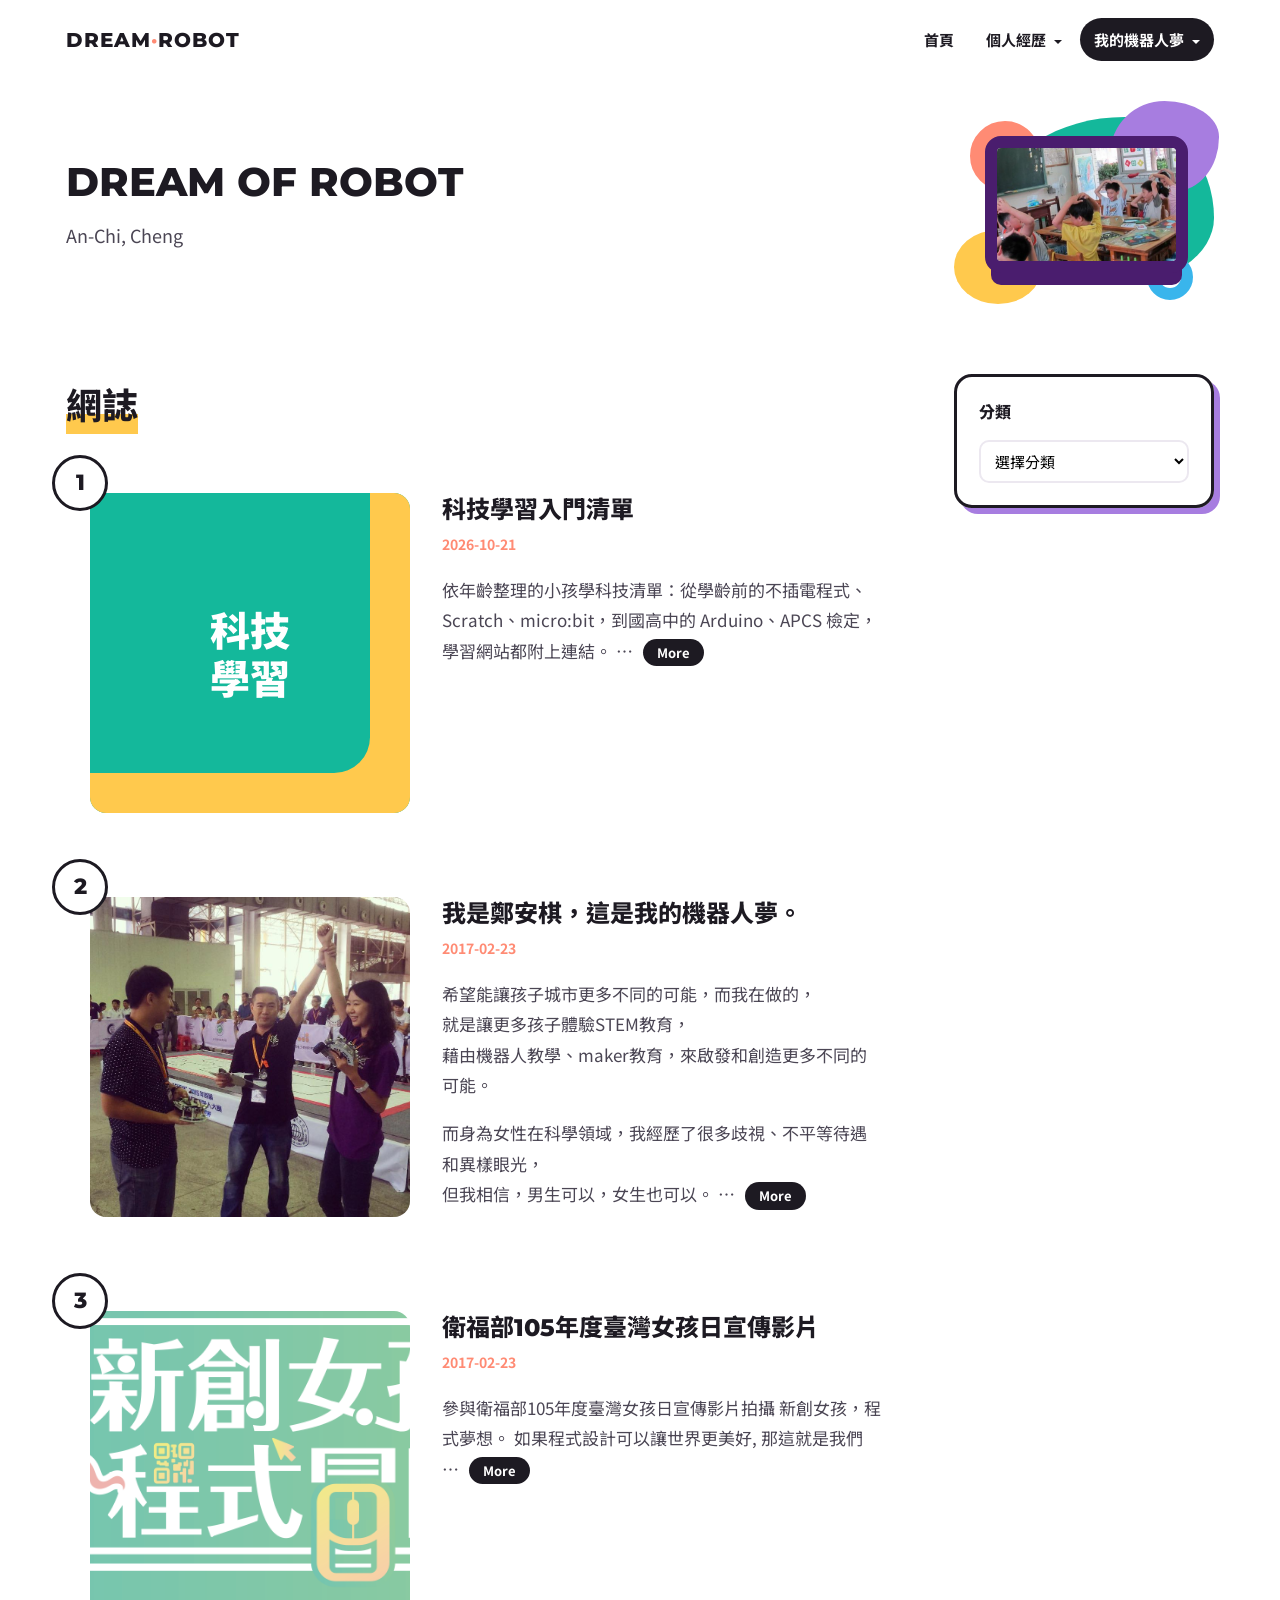
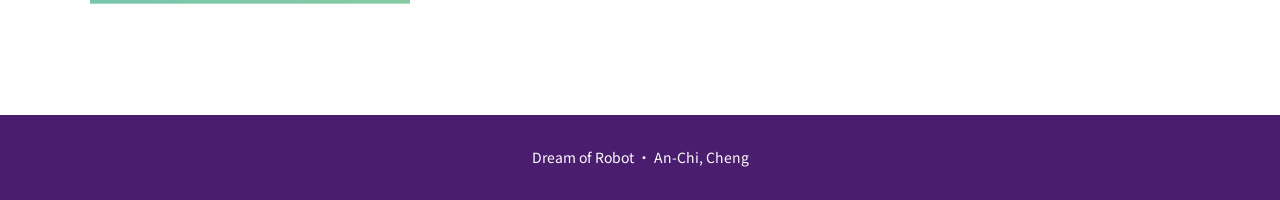
==== commit 6f69ff55: "Remove Python items from 科技學習入門清單 Co-Authored-By: Claude Opus 5.5 <noreply@anthropic.com>" ====
--- a/blog.html
+++ b/blog.html
@@ -19,7 +19,7 @@
 </header>
 <div class="site-content">
 <main>
-<h1 class="entry-title">網誌</h1><div class="post-list" style="margin-top:0"><article class="post-item"><a href="post-tech-list.html" class="post-cover" aria-label="科技學習入門清單"><span>科技<br>學習</span></a><div><h3><a href="post-tech-list.html">科技學習入門清單</a></h3><div class="entry-date">2026-10-21</div><p>依年齡整理的小孩學科技清單：從學齡前的不插電程式、Scratch、micro:bit，到國高中的 Python、Arduino、APCS 檢定，學習網站都附上連結。 … <a class="more-link" href="post-tech-list.html">More</a></p></div></article><article class="post-item"><a href="post-dream.html"><img src="images/dream.jpg" alt=""></a><div><h3><a href="post-dream.html">我是鄭安棋，這是我的機器人夢。</a></h3><div class="entry-date">2017-02-23</div><p>希望能讓孩子城市更多不同的可能，而我在做的，<br>就是讓更多孩子體驗STEM教育，<br>藉由機器人教學、maker教育，來啟發和創造更多不同的可能。</p><p>而身為女性在科學領域，我經歷了很多歧視、不平等待遇和異樣眼光，<br>但我相信，男生可以，女生也可以。 … <a class="more-link" href="post-dream.html">More</a></p></div></article><article class="post-item"><a href="post-girls-day.html"><img src="images/girls-day.png" alt=""></a><div><h3><a href="post-girls-day.html">衛福部105年度臺灣女孩日宣傳影片</a></h3><div class="entry-date">2017-02-23</div><p>參與衛福部105年度臺灣女孩日宣傳影片拍攝 新創女孩，程式夢想。 如果程式設計可以讓世界更美好, 那這就是我們 … <a class="more-link" href="post-girls-day.html">More</a></p></div></article></div>
+<h1 class="entry-title">網誌</h1><div class="post-list" style="margin-top:0"><article class="post-item"><a href="post-tech-list.html" class="post-cover" aria-label="科技學習入門清單"><span>科技<br>學習</span></a><div><h3><a href="post-tech-list.html">科技學習入門清單</a></h3><div class="entry-date">2026-10-21</div><p>依年齡整理的小孩學科技清單：從學齡前的不插電程式、Scratch、micro:bit，到國高中的 Arduino、APCS 檢定，學習網站都附上連結。 … <a class="more-link" href="post-tech-list.html">More</a></p></div></article><article class="post-item"><a href="post-dream.html"><img src="images/dream.jpg" alt=""></a><div><h3><a href="post-dream.html">我是鄭安棋，這是我的機器人夢。</a></h3><div class="entry-date">2017-02-23</div><p>希望能讓孩子城市更多不同的可能，而我在做的，<br>就是讓更多孩子體驗STEM教育，<br>藉由機器人教學、maker教育，來啟發和創造更多不同的可能。</p><p>而身為女性在科學領域，我經歷了很多歧視、不平等待遇和異樣眼光，<br>但我相信，男生可以，女生也可以。 … <a class="more-link" href="post-dream.html">More</a></p></div></article><article class="post-item"><a href="post-girls-day.html"><img src="images/girls-day.png" alt=""></a><div><h3><a href="post-girls-day.html">衛福部105年度臺灣女孩日宣傳影片</a></h3><div class="entry-date">2017-02-23</div><p>參與衛福部105年度臺灣女孩日宣傳影片拍攝 新創女孩，程式夢想。 如果程式設計可以讓世界更美好, 那這就是我們 … <a class="more-link" href="post-girls-day.html">More</a></p></div></article></div>
 </main>
 <aside>
   <section class="widget"><h2 class="widget-title">分類</h2>
--- a/style.css
+++ b/style.css
@@ -256,7 +256,18 @@
 }
 
 /* Link-list posts */
-.entry-content h2 { margin: 40px 0 14px; font-size: 22px; font-weight: 800; color: var(--ink); }
+.entry-content h2 { display: flex; align-items: center; gap: 12px; margin: 40px 0 14px; font-size: 22px; font-weight: 800; color: var(--ink); }
+.h-icon {
+  flex: none;
+  width: 42px;
+  height: 42px;
+  display: grid;
+  place-items: center;
+  border-radius: 50%;
+  background: var(--c);
+  color: var(--ink);
+}
+.h-icon svg { width: 28px; height: 28px; }
 .link-list { padding-left: 22px; }
 .link-list li { margin-bottom: 10px; }
 .link-list a { font-weight: 700; text-decoration-color: var(--coral); text-decoration-thickness: 2px; text-underline-offset: 3px; }
